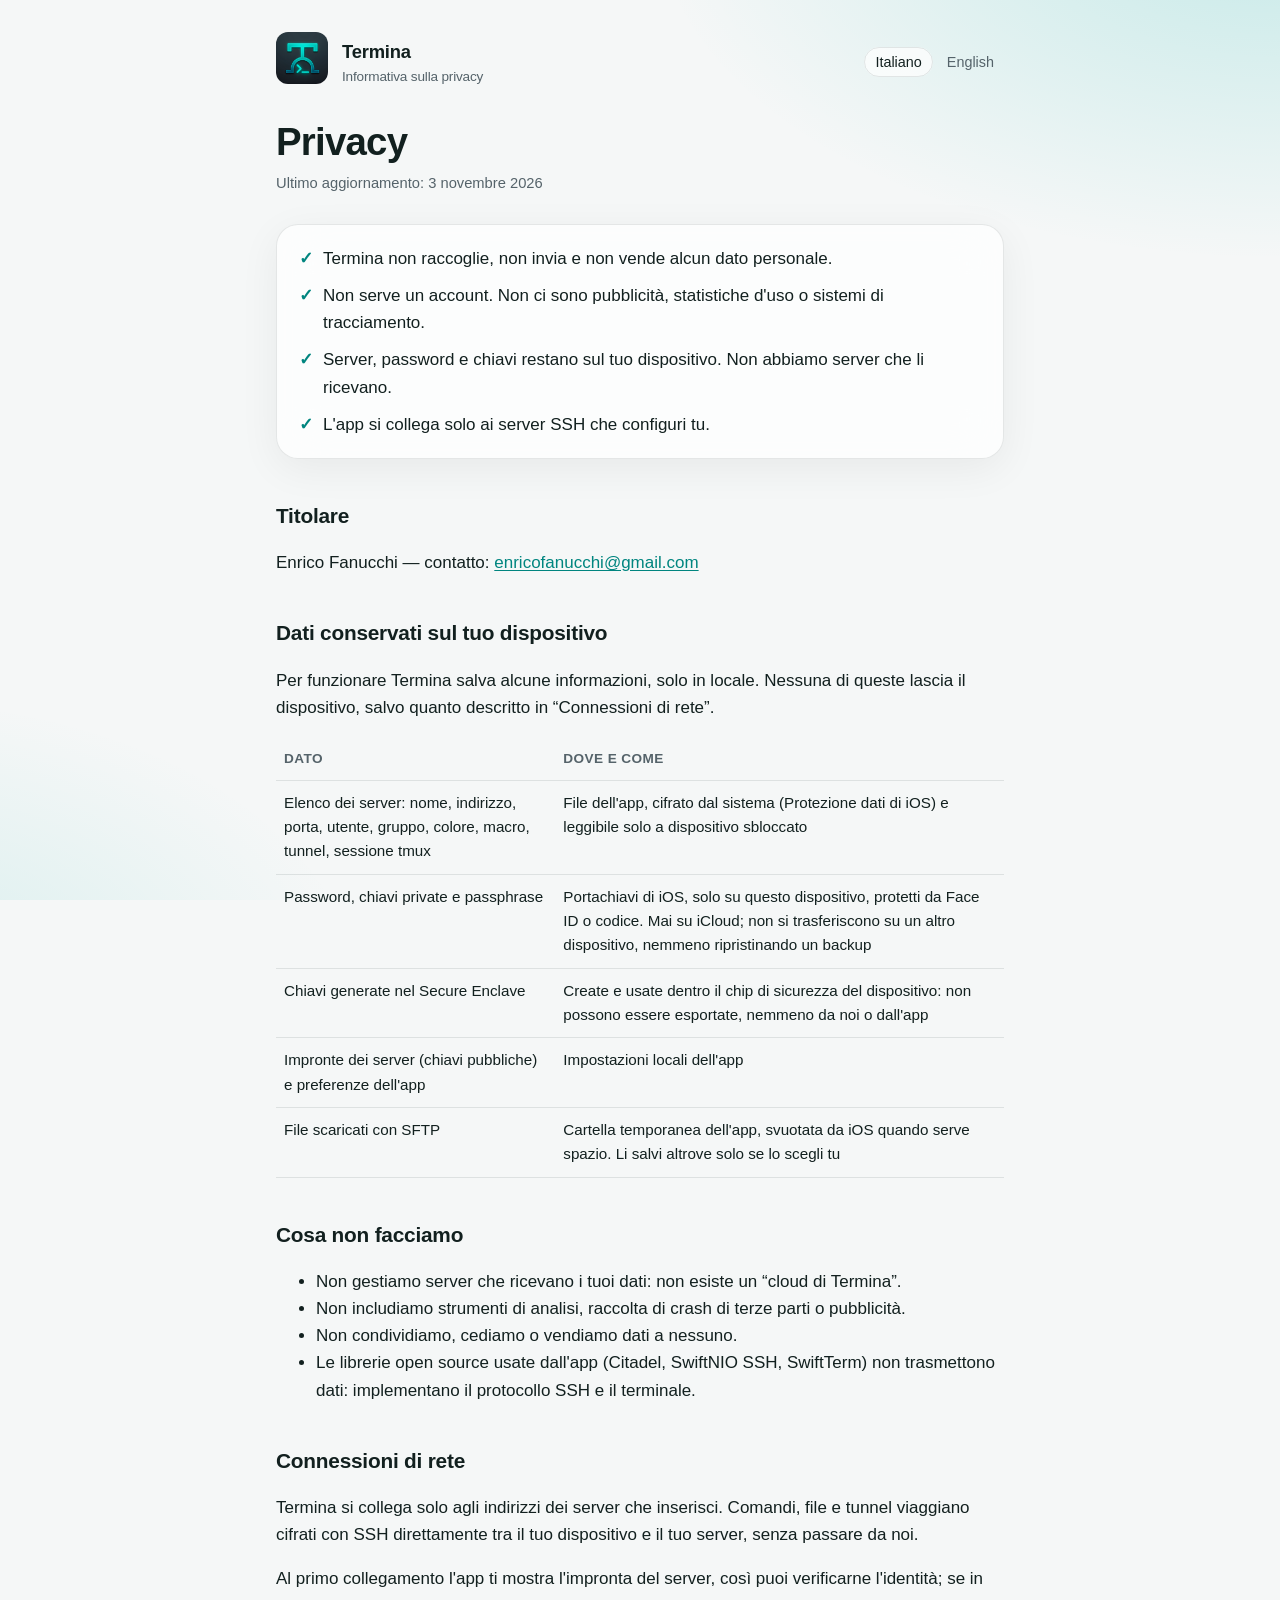
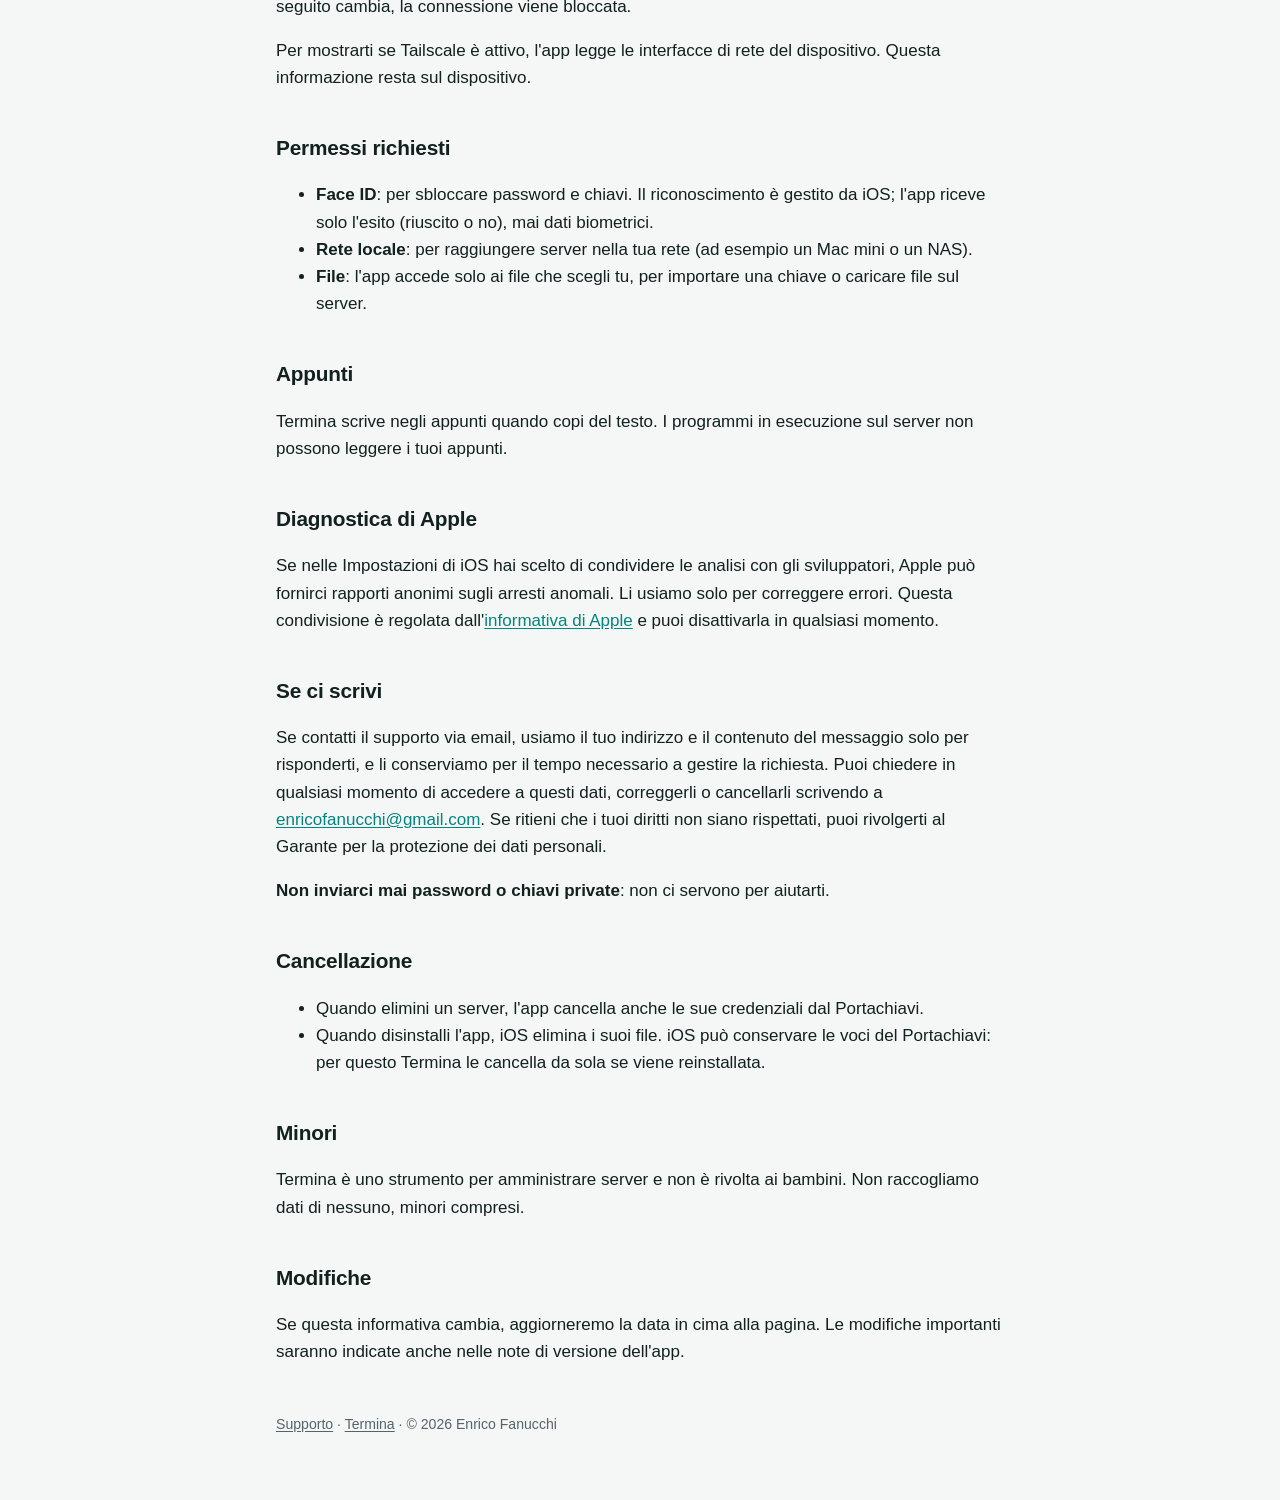
==== privacy.html @ 34df7649 "Sito di Termina: home, privacy e supporto in italiano e inglese" ====
<!doctype html>
<html lang="it">
<head>
  <meta charset="utf-8">
  <meta name="viewport" content="width=device-width, initial-scale=1">
  <title>Privacy · Termina</title>
  <meta name="description" content="Informativa sulla privacy di Termina: nessun dato raccolto, tutto resta sul tuo dispositivo.">
  <link rel="icon" href="favicon-32x32.png">
  <link rel="apple-touch-icon" href="apple-touch-icon.png">
  <link rel="stylesheet" href="style.css">
</head>
<body>
<main>
  <header>
    <a href="index.html"><img src="icon-192x192.png" alt="Termina"></a>
    <div class="brand">Termina<small>Informativa sulla privacy</small></div>
    <nav class="lang" aria-label="Lingua">
      <a href="privacy.html" aria-current="page" lang="it">Italiano</a>
      <a href="en/privacy.html" lang="en">English</a>
    </nav>
  </header>

  <h1>Privacy</h1>
  <p class="meta">Ultimo aggiornamento: 3 novembre 2026</p>

  <div class="card">
    <ul class="summary">
      <li>Termina non raccoglie, non invia e non vende alcun dato personale.</li>
      <li>Non serve un account. Non ci sono pubblicità, statistiche d'uso o sistemi di tracciamento.</li>
      <li>Server, password e chiavi restano sul tuo dispositivo. Non abbiamo server che li ricevano.</li>
      <li>L'app si collega solo ai server SSH che configuri tu.</li>
    </ul>
  </div>

  <h2>Titolare</h2>
  <p>Enrico Fanucchi — contatto: <a href="mailto:enricofanucchi@gmail.com">enricofanucchi@gmail.com</a></p>

  <h2>Dati conservati sul tuo dispositivo</h2>
  <p>Per funzionare Termina salva alcune informazioni, solo in locale. Nessuna di queste lascia il dispositivo, salvo quanto descritto in “Connessioni di rete”.</p>
  <div class="table-wrap">
    <table>
      <thead><tr><th>Dato</th><th>Dove e come</th></tr></thead>
      <tbody>
        <tr><td>Elenco dei server: nome, indirizzo, porta, utente, gruppo, colore, macro, tunnel, sessione tmux</td><td>File dell'app, cifrato dal sistema (Protezione dati di iOS) e leggibile solo a dispositivo sbloccato</td></tr>
        <tr><td>Password, chiavi private e passphrase</td><td>Portachiavi di iOS, solo su questo dispositivo, protetti da Face ID o codice. Mai su iCloud; non si trasferiscono su un altro dispositivo, nemmeno ripristinando un backup</td></tr>
        <tr><td>Chiavi generate nel Secure Enclave</td><td>Create e usate dentro il chip di sicurezza del dispositivo: non possono essere esportate, nemmeno da noi o dall'app</td></tr>
        <tr><td>Impronte dei server (chiavi pubbliche) e preferenze dell'app</td><td>Impostazioni locali dell'app</td></tr>
        <tr><td>File scaricati con SFTP</td><td>Cartella temporanea dell'app, svuotata da iOS quando serve spazio. Li salvi altrove solo se lo scegli tu</td></tr>
      </tbody>
    </table>
  </div>

  <h2>Cosa non facciamo</h2>
  <ul>
    <li>Non gestiamo server che ricevano i tuoi dati: non esiste un “cloud di Termina”.</li>
    <li>Non includiamo strumenti di analisi, raccolta di crash di terze parti o pubblicità.</li>
    <li>Non condividiamo, cediamo o vendiamo dati a nessuno.</li>
    <li>Le librerie open source usate dall'app (Citadel, SwiftNIO SSH, SwiftTerm) non trasmettono dati: implementano il protocollo SSH e il terminale.</li>
  </ul>

  <h2>Connessioni di rete</h2>
  <p>Termina si collega solo agli indirizzi dei server che inserisci. Comandi, file e tunnel viaggiano cifrati con SSH direttamente tra il tuo dispositivo e il tuo server, senza passare da noi.</p>
  <p>Al primo collegamento l'app ti mostra l'impronta del server, così puoi verificarne l'identità; se in seguito cambia, la connessione viene bloccata.</p>
  <p>Per mostrarti se Tailscale è attivo, l'app legge le interfacce di rete del dispositivo. Questa informazione resta sul dispositivo.</p>

  <h2>Permessi richiesti</h2>
  <ul>
    <li><strong>Face ID</strong>: per sbloccare password e chiavi. Il riconoscimento è gestito da iOS; l'app riceve solo l'esito (riuscito o no), mai dati biometrici.</li>
    <li><strong>Rete locale</strong>: per raggiungere server nella tua rete (ad esempio un Mac mini o un NAS).</li>
    <li><strong>File</strong>: l'app accede solo ai file che scegli tu, per importare una chiave o caricare file sul server.</li>
  </ul>

  <h2>Appunti</h2>
  <p>Termina scrive negli appunti quando copi del testo. I programmi in esecuzione sul server non possono leggere i tuoi appunti.</p>

  <h2>Diagnostica di Apple</h2>
  <p>Se nelle Impostazioni di iOS hai scelto di condividere le analisi con gli sviluppatori, Apple può fornirci rapporti anonimi sugli arresti anomali. Li usiamo solo per correggere errori. Questa condivisione è regolata dall'<a href="https://www.apple.com/legal/privacy/">informativa di Apple</a> e puoi disattivarla in qualsiasi momento.</p>

  <h2>Se ci scrivi</h2>
  <p>Se contatti il supporto via email, usiamo il tuo indirizzo e il contenuto del messaggio solo per risponderti, e li conserviamo per il tempo necessario a gestire la richiesta. Puoi chiedere in qualsiasi momento di accedere a questi dati, correggerli o cancellarli scrivendo a <a href="mailto:enricofanucchi@gmail.com">enricofanucchi@gmail.com</a>. Se ritieni che i tuoi diritti non siano rispettati, puoi rivolgerti al Garante per la protezione dei dati personali.</p>
  <p><strong>Non inviarci mai password o chiavi private</strong>: non ci servono per aiutarti.</p>

  <h2>Cancellazione</h2>
  <ul>
    <li>Quando elimini un server, l'app cancella anche le sue credenziali dal Portachiavi.</li>
    <li>Quando disinstalli l'app, iOS elimina i suoi file. iOS può conservare le voci del Portachiavi: per questo Termina le cancella da sola se viene reinstallata.</li>
  </ul>

  <h2>Minori</h2>
  <p>Termina è uno strumento per amministrare server e non è rivolta ai bambini. Non raccogliamo dati di nessuno, minori compresi.</p>

  <h2>Modifiche</h2>
  <p>Se questa informativa cambia, aggiorneremo la data in cima alla pagina. Le modifiche importanti saranno indicate anche nelle note di versione dell'app.</p>

  <footer><a href="support.html">Supporto</a> · <a href="index.html">Termina</a> · © 2026 Enrico Fanucchi</footer>
</main>
</body>
</html>
---- style.css ----
/* Termina — pagine pubbliche (privacy, supporto). Nessuna risorsa esterna. */
:root {
  --bg: #f5f7f7;
  --surface: rgba(255, 255, 255, 0.72);
  --border: rgba(16, 32, 36, 0.10);
  --text: #12201f;
  --muted: #55636a;
  --accent: #00857f;
  --accent-soft: rgba(0, 177, 169, 0.12);
  --code: rgba(16, 32, 36, 0.06);
  --glow: rgba(0, 177, 169, 0.20);
  color-scheme: light dark;
}

@media (prefers-color-scheme: dark) {
  :root {
    --bg: #0b1213;
    --surface: rgba(28, 38, 40, 0.66);
    --border: rgba(220, 237, 235, 0.10);
    --text: #e3eeec;
    --muted: #93a5a8;
    --accent: #3fd2ca;
    --accent-soft: rgba(63, 210, 202, 0.12);
    --code: rgba(220, 237, 235, 0.08);
    --glow: rgba(0, 177, 169, 0.28);
  }
}

* { box-sizing: border-box; }

html { -webkit-text-size-adjust: 100%; }

body {
  margin: 0;
  background:
    radial-gradient(900px 500px at 100% -10%, var(--glow), transparent 70%),
    radial-gradient(700px 420px at -10% 110%, var(--accent-soft), transparent 70%),
    var(--bg);
  background-attachment: fixed;
  color: var(--text);
  font: 17px/1.6 -apple-system, BlinkMacSystemFont, "SF Pro Text", "Segoe UI", Roboto, sans-serif;
  min-height: 100vh;
}

main {
  max-width: 760px;
  margin: 0 auto;
  padding: 24px 16px 64px;
}

header {
  display: flex;
  align-items: center;
  gap: 14px;
  margin: 8px 0 28px;
}

header img { width: 52px; height: 52px; border-radius: 12px; }
header .brand { font-weight: 700; font-size: 1.15rem; letter-spacing: -0.01em; }
header .brand small { display: block; font-weight: 400; font-size: 0.85rem; color: var(--muted); }

nav.lang { margin-left: auto; font-size: 0.9rem; }
nav.lang a { color: var(--muted); text-decoration: none; padding: 6px 10px; border-radius: 999px; }
nav.lang a[aria-current="page"] { color: var(--text); background: var(--surface); border: 1px solid var(--border); }

h1 { font-size: clamp(1.8rem, 5vw, 2.4rem); line-height: 1.15; letter-spacing: -0.02em; margin: 0 0 8px; }
h2 { font-size: 1.3rem; letter-spacing: -0.01em; margin: 40px 0 10px; }
h3 { font-size: 1.05rem; margin: 24px 0 6px; }
p, li { color: var(--text); }
.meta { color: var(--muted); font-size: 0.92rem; margin: 0 0 28px; }

a { color: var(--accent); text-underline-offset: 2px; }

code, kbd {
  font: 0.88em ui-monospace, "SF Mono", Menlo, monospace;
  background: var(--code);
  padding: 0.1em 0.4em;
  border-radius: 6px;
}

.card {
  background: var(--surface);
  border: 1px solid var(--border);
  border-radius: 22px;
  padding: 20px 22px;
  -webkit-backdrop-filter: blur(24px) saturate(160%);
  backdrop-filter: blur(24px) saturate(160%);
  box-shadow: 0 10px 40px rgba(0, 0, 0, 0.06);
}

.summary { display: grid; gap: 10px; margin: 0; padding: 0; list-style: none; }
.summary li { display: flex; gap: 10px; align-items: baseline; }
.summary li::before { content: "✓"; color: var(--accent); font-weight: 700; }

.links { display: grid; gap: 12px; grid-template-columns: repeat(auto-fit, minmax(220px, 1fr)); margin-top: 20px; }
.links a { display: block; text-decoration: none; color: var(--text); }
.links a strong { display: block; color: var(--accent); }
.links a span { color: var(--muted); font-size: 0.92rem; }

.table-wrap { overflow-x: auto; }
table { width: 100%; border-collapse: collapse; font-size: 0.95rem; }
th, td { text-align: left; vertical-align: top; padding: 10px 8px; border-bottom: 1px solid var(--border); }
th { color: var(--muted); font-weight: 600; font-size: 0.85rem; text-transform: uppercase; letter-spacing: 0.03em; }

details { border-bottom: 1px solid var(--border); padding: 12px 0; }
details:last-of-type { border-bottom: 0; }
summary { cursor: pointer; font-weight: 600; list-style: none; }
summary::-webkit-details-marker { display: none; }
summary::before { content: "›"; display: inline-block; width: 1em; color: var(--accent); transition: transform 0.2s; }
details[open] summary::before { transform: rotate(90deg); }
details > :not(summary) { margin-left: 1em; }

footer { margin-top: 48px; color: var(--muted); font-size: 0.88rem; }
footer a { color: var(--muted); }

@media (prefers-reduced-motion: reduce) {
  summary::before { transition: none; }
}
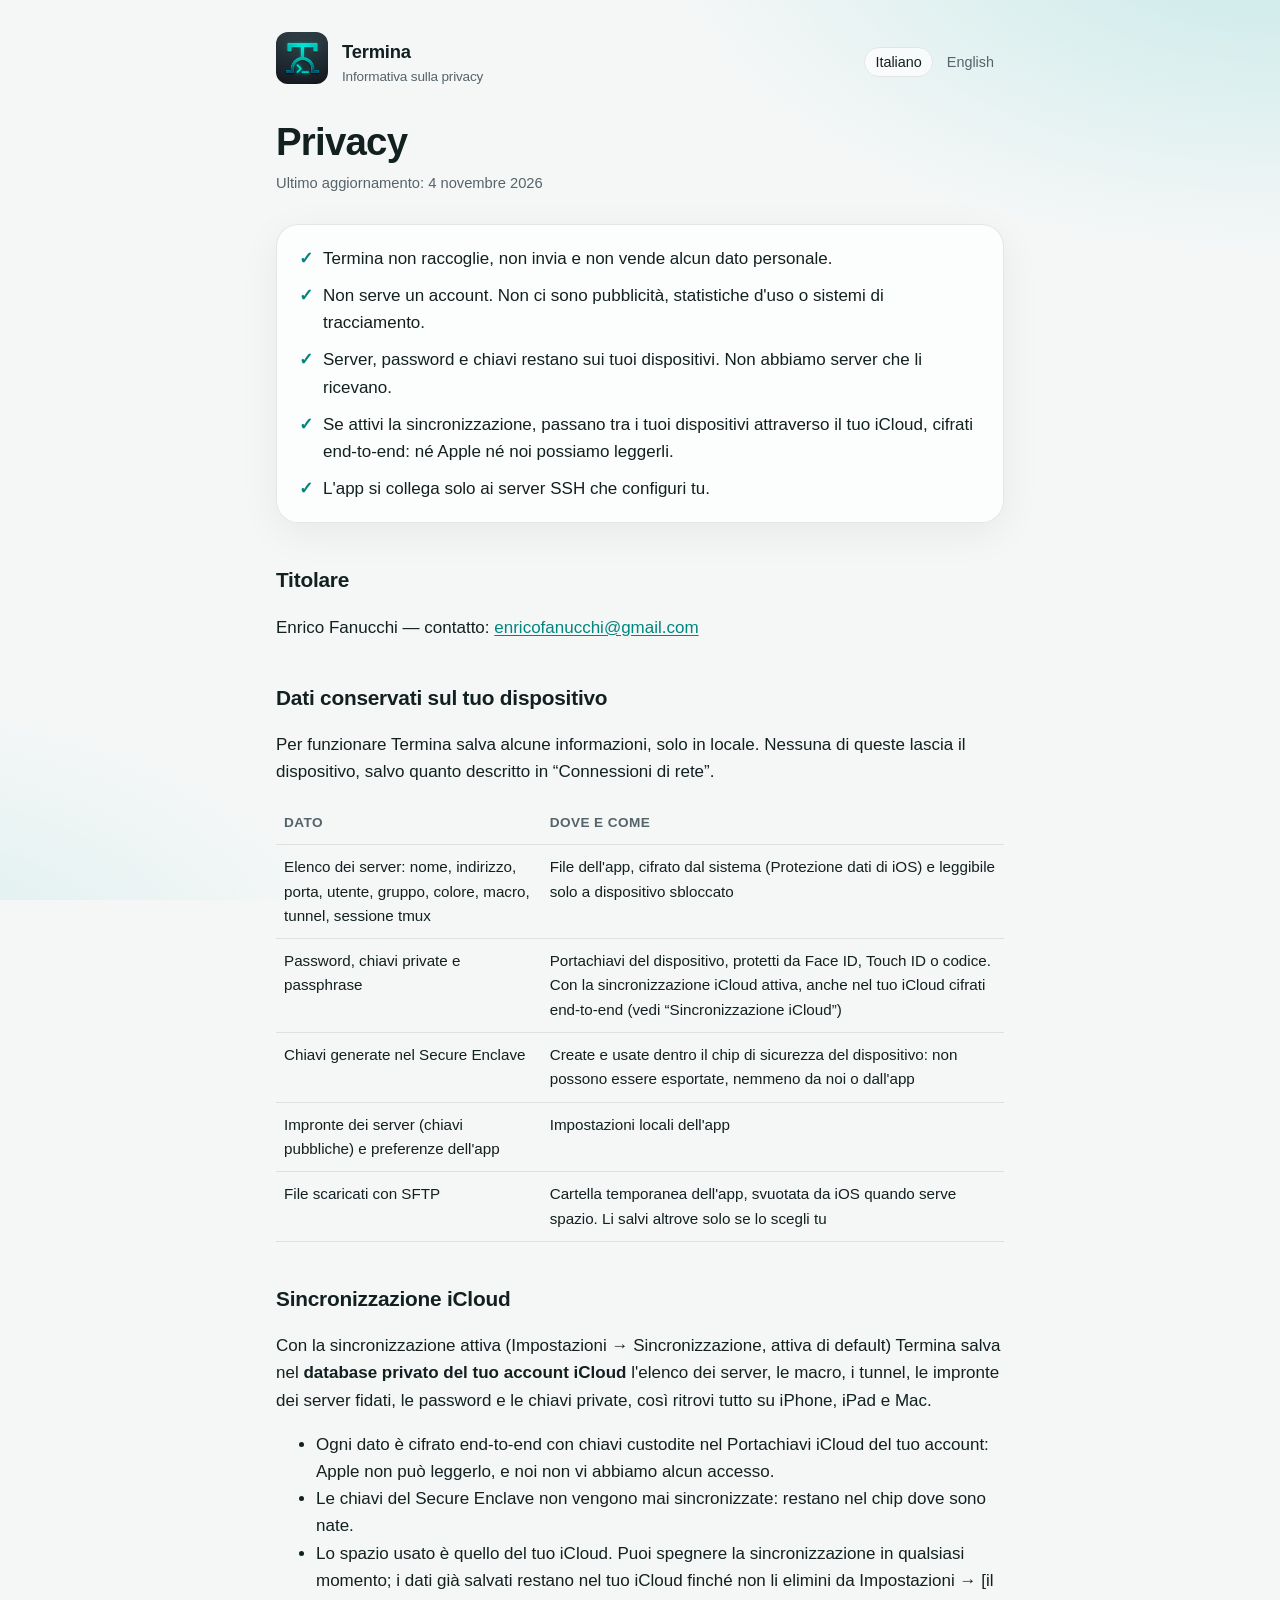
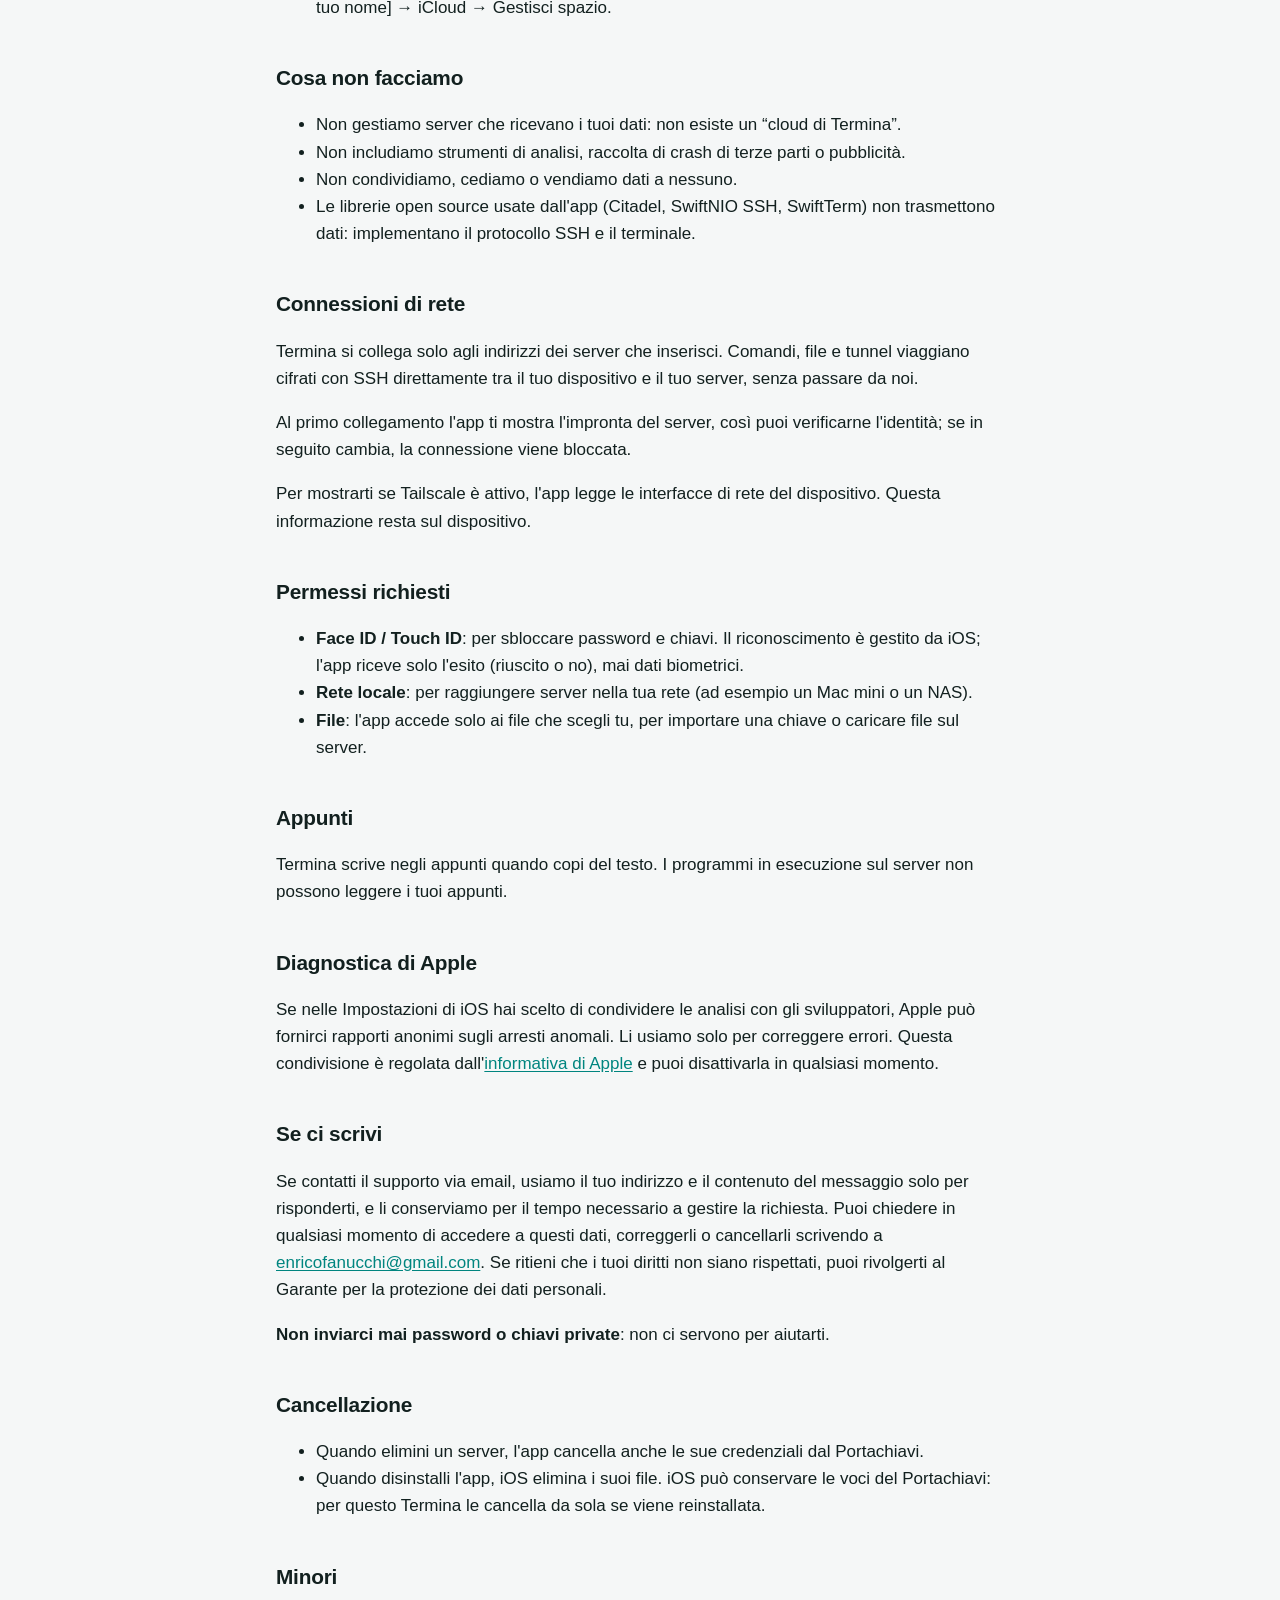
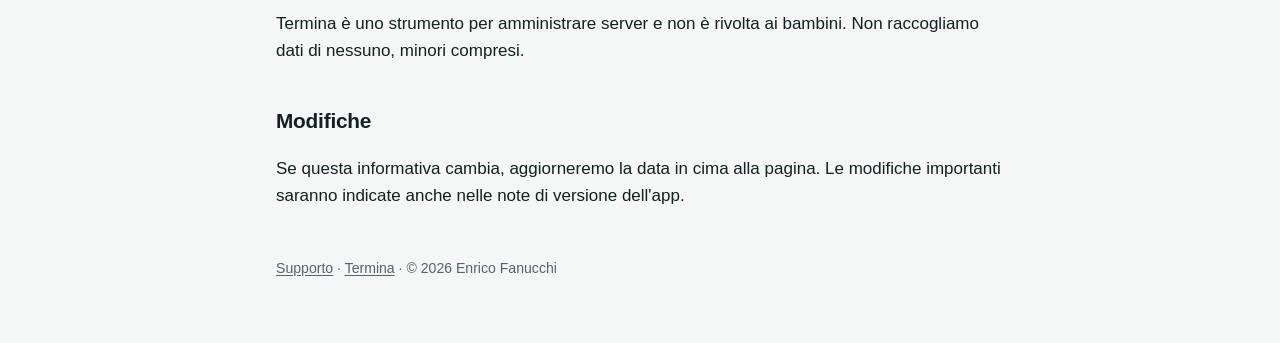
==== commit 63e15413: "Privacy: sincronizzazione iCloud cifrata end-to-end" ====
--- a/privacy.html
+++ b/privacy.html
@@ -21,13 +21,14 @@
   </header>
 
   <h1>Privacy</h1>
-  <p class="meta">Ultimo aggiornamento: 3 novembre 2026</p>
+  <p class="meta">Ultimo aggiornamento: 4 novembre 2026</p>
 
   <div class="card">
     <ul class="summary">
       <li>Termina non raccoglie, non invia e non vende alcun dato personale.</li>
       <li>Non serve un account. Non ci sono pubblicità, statistiche d'uso o sistemi di tracciamento.</li>
-      <li>Server, password e chiavi restano sul tuo dispositivo. Non abbiamo server che li ricevano.</li>
+      <li>Server, password e chiavi restano sui tuoi dispositivi. Non abbiamo server che li ricevano.</li>
+      <li>Se attivi la sincronizzazione, passano tra i tuoi dispositivi attraverso il tuo iCloud, cifrati end-to-end: né Apple né noi possiamo leggerli.</li>
       <li>L'app si collega solo ai server SSH che configuri tu.</li>
     </ul>
   </div>
@@ -42,13 +43,21 @@
       <thead><tr><th>Dato</th><th>Dove e come</th></tr></thead>
       <tbody>
         <tr><td>Elenco dei server: nome, indirizzo, porta, utente, gruppo, colore, macro, tunnel, sessione tmux</td><td>File dell'app, cifrato dal sistema (Protezione dati di iOS) e leggibile solo a dispositivo sbloccato</td></tr>
-        <tr><td>Password, chiavi private e passphrase</td><td>Portachiavi di iOS, solo su questo dispositivo, protetti da Face ID o codice. Mai su iCloud; non si trasferiscono su un altro dispositivo, nemmeno ripristinando un backup</td></tr>
+        <tr><td>Password, chiavi private e passphrase</td><td>Portachiavi del dispositivo, protetti da Face ID, Touch ID o codice. Con la sincronizzazione iCloud attiva, anche nel tuo iCloud cifrati end-to-end (vedi “Sincronizzazione iCloud”)</td></tr>
         <tr><td>Chiavi generate nel Secure Enclave</td><td>Create e usate dentro il chip di sicurezza del dispositivo: non possono essere esportate, nemmeno da noi o dall'app</td></tr>
         <tr><td>Impronte dei server (chiavi pubbliche) e preferenze dell'app</td><td>Impostazioni locali dell'app</td></tr>
         <tr><td>File scaricati con SFTP</td><td>Cartella temporanea dell'app, svuotata da iOS quando serve spazio. Li salvi altrove solo se lo scegli tu</td></tr>
       </tbody>
     </table>
   </div>
+
+  <h2>Sincronizzazione iCloud</h2>
+  <p>Con la sincronizzazione attiva (Impostazioni → Sincronizzazione, attiva di default) Termina salva nel <strong>database privato del tuo account iCloud</strong> l'elenco dei server, le macro, i tunnel, le impronte dei server fidati, le password e le chiavi private, così ritrovi tutto su iPhone, iPad e Mac.</p>
+  <ul>
+    <li>Ogni dato è cifrato end-to-end con chiavi custodite nel Portachiavi iCloud del tuo account: Apple non può leggerlo, e noi non vi abbiamo alcun accesso.</li>
+    <li>Le chiavi del Secure Enclave non vengono mai sincronizzate: restano nel chip dove sono nate.</li>
+    <li>Lo spazio usato è quello del tuo iCloud. Puoi spegnere la sincronizzazione in qualsiasi momento; i dati già salvati restano nel tuo iCloud finché non li elimini da Impostazioni → [il tuo nome] → iCloud → Gestisci spazio.</li>
+  </ul>
 
   <h2>Cosa non facciamo</h2>
   <ul>
@@ -65,7 +74,7 @@
 
   <h2>Permessi richiesti</h2>
   <ul>
-    <li><strong>Face ID</strong>: per sbloccare password e chiavi. Il riconoscimento è gestito da iOS; l'app riceve solo l'esito (riuscito o no), mai dati biometrici.</li>
+    <li><strong>Face ID / Touch ID</strong>: per sbloccare password e chiavi. Il riconoscimento è gestito da iOS; l'app riceve solo l'esito (riuscito o no), mai dati biometrici.</li>
     <li><strong>Rete locale</strong>: per raggiungere server nella tua rete (ad esempio un Mac mini o un NAS).</li>
     <li><strong>File</strong>: l'app accede solo ai file che scegli tu, per importare una chiave o caricare file sul server.</li>
   </ul>
